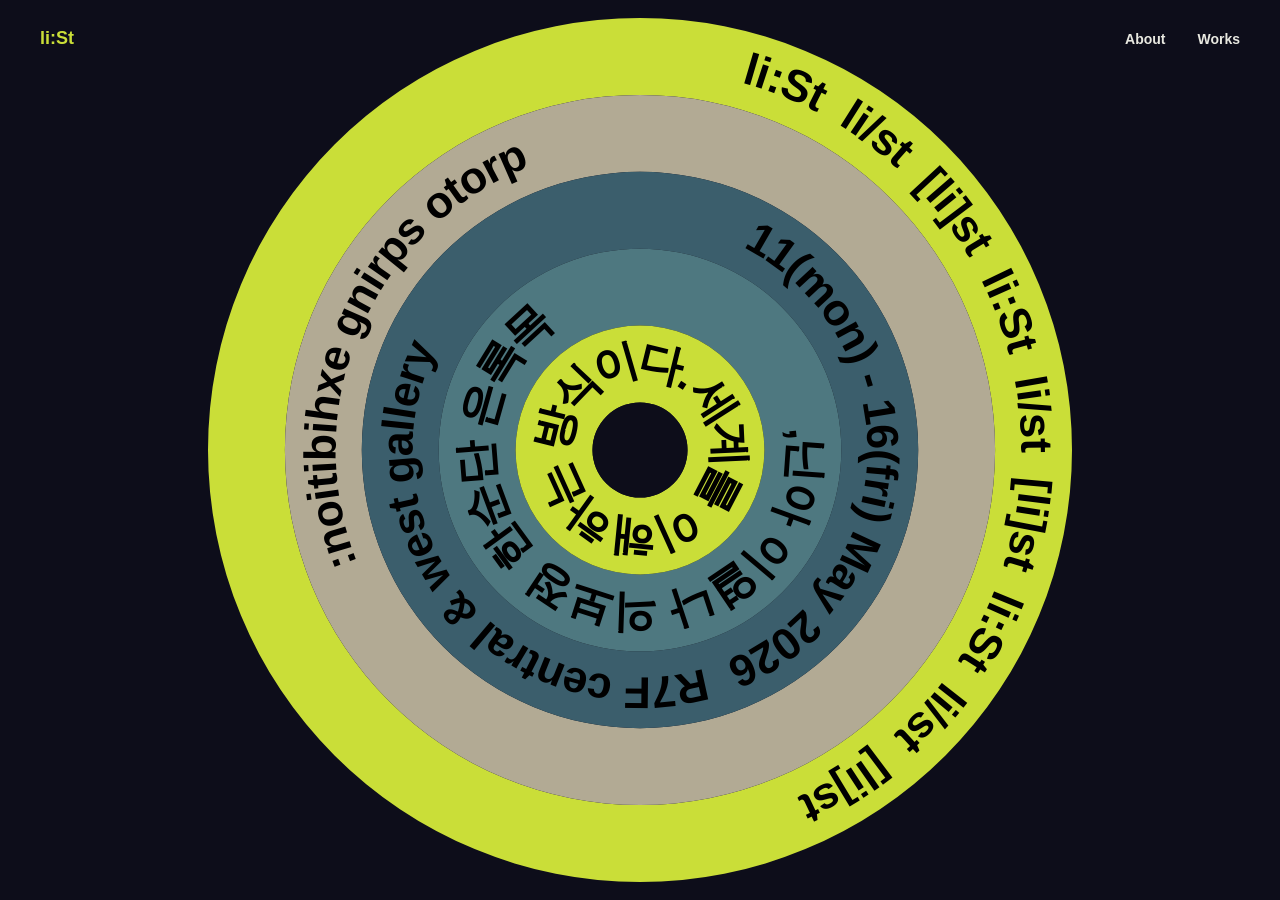
==== index.html @ d5aa6582 "update" ====
<!DOCTYPE html>
<html lang="ko">
<head>
  <meta charset="UTF-8">
  <meta name="viewport" content="width=device-width, initial-scale=1.0">
  <title>li:St li/st [li]st</title>
  <link rel="stylesheet" href="style.css">
</head>
<body class="index">

  <header class="site-header">
    <a class="logo" href="index.html">li:St</a>
    <nav>
      <a class="nav-link" href="about.html">About</a>
      <a class="nav-link" href="works.html">Works</a>
    </nav>
  </header>

  <canvas id="c"></canvas>

  <script>
    if (Math.random() < 0.5) {
      const m = document.createElement('script');
      m.src = 'addons/matter.js';
      m.onload = () => {
        const s = document.createElement('script');
        s.src = 'sketch.js';
        document.body.appendChild(s);
      };
      document.body.appendChild(m);
    } else {
      const s = document.createElement('script');
      s.src = 'sketch2.js';
      document.body.appendChild(s);
    }
  </script>
</body>
</html>
---- style.css ----
*, *::before, *::after {
  margin: 0;
  padding: 0;
  box-sizing: border-box;
}

:root {
  --bg:    #0d0d1a;
  --text:  #e8e8e0;
  --muted: #b2aa94;
  --lime:  #cade38;
  --dim:   #3b5e6c;
}

html, body {
  width: 100%;
  height: 100%;
  background: var(--bg);
  color: var(--text);
  font-family: 'Helvetica Neue', Arial, 'Noto Sans KR', sans-serif;
  -webkit-font-smoothing: antialiased;
  overflow: hidden;
}

body.page {
  overflow-y: auto;
  overflow-x: hidden;
}

canvas {
  display: block;
  position: fixed;
  top: 0; left: 0;
  width: 100%; height: 100%;
}

/* ── header ───────────────────────────────────── */

.site-header {
  position: fixed;
  top: 0; left: 0; right: 0;
  z-index: 100;
  display: flex;
  align-items: center;
  justify-content: space-between;
  padding: 28px 40px;
  pointer-events: none;
}

.site-header .logo {
  font-size: 18px;
  font-weight: 900;
  color: var(--lime);
  text-decoration: none;
  pointer-events: auto;
}

.site-header nav {
  display: flex;
  gap: 32px;
  pointer-events: auto;
}

.nav-link {
  font-size: 14px;
  font-weight: 900;
  text-decoration: none;
  color: var(--text);
  transition: color 0.15s;
}

.nav-link:hover,
.nav-link.active {
  color: var(--lime);
}

/* ── about ────────────────────────────────────── */

.about-hero {
  padding: 20px 40px 56px;
}

.about-hero h1 {
  font-size: clamp(80px, 14vw, 210px);
  font-weight: 900;
  color: var(--lime);
  line-height: 0.88;
  letter-spacing: -0.03em;
  margin-bottom: 36px;
}

.about-hero .meta {
  font-size: 14px;
  font-weight: 400;
  color: var(--muted);
  display: flex;
  flex-wrap: wrap;
  gap: 4px 32px;
}

.about-statement {
  padding: 64px 40px 48px;
  max-width: 720px;
}

.about-statement p {
  font-size: clamp(16px, 1.8vw, 20px);
  font-weight: 400;
  line-height: 1.95;
  color: var(--text);
  word-break: keep-all;
}

.about-statement p + p {
  margin-top: 1.4em;
}

.about-cta {
  padding: 16px 40px 100px;
}

.cta-link {
  display: inline-flex;
  align-items: center;
  gap: 12px;
  font-size: 16px;
  font-weight: 900;
  color: var(--lime);
  text-decoration: none;
  transition: gap 0.2s;
}

.cta-link:hover {
  gap: 22px;
}

/* ── works ────────────────────────────────────── */

.works-page-title {
  padding: 20px 40px 48px;
}

.works-page-title h1 {
  font-size: clamp(80px, 14vw, 210px);
  font-weight: 900;
  color: var(--text);
  line-height: 0.88;
  letter-spacing: -0.03em;
}

.works-list {
  padding-bottom: 100px;
}

.work-item {
  display: grid;
  grid-template-columns: 56px 1fr;
  gap: 0 16px;
  align-items: baseline;
  padding: 20px 40px;
  text-decoration: none;
  color: inherit;
  transition: background 0.12s;
}

.work-item:hover {
  background: rgba(202, 222, 56, 0.04);
}

.work-item:hover .item-num {
  color: var(--lime);
}

.item-num {
  font-size: 13px;
  font-weight: 900;
  color: var(--dim);
  transition: color 0.12s;
  padding-top: 4px;
  align-self: start;
}

.item-title {
  font-size: clamp(22px, 3vw, 38px);
  font-weight: 900;
  color: var(--text);
  letter-spacing: -0.02em;
  line-height: 1.1;
}

.item-artist {
  font-size: 13px;
  font-weight: 400;
  color: var(--muted);
  margin-top: 4px;
}

/* ── work detail ──────────────────────────────── */

.work-detail {
  padding: 32px 40px 100px;
}

.back-link {
  display: inline-flex;
  align-items: center;
  gap: 10px;
  font-size: 14px;
  font-weight: 900;
  text-decoration: none;
  color: var(--muted);
  margin-bottom: 60px;
  transition: color 0.12s;
}

.back-link:hover {
  color: var(--text);
}

.work-detail-layout {
  display: grid;
  grid-template-columns: 1fr 1fr;
  gap: 64px;
  align-items: start;
}

.work-detail-thumb {
  width: 100%;
  aspect-ratio: 4 / 3;
  background: var(--dim);
  border-radius: 4px;
  position: relative;
  overflow: hidden;
}

.work-detail-thumb::after {
  content: attr(data-initials);
  position: absolute;
  inset: 0;
  display: flex;
  align-items: center;
  justify-content: center;
  font-size: 80px;
  font-weight: 900;
  color: rgba(232, 232, 224, 0.07);
}

.detail-title {
  font-size: clamp(32px, 4.5vw, 64px);
  font-weight: 900;
  letter-spacing: -0.03em;
  line-height: 1.0;
  margin-bottom: 12px;
}

.detail-artist {
  font-size: 15px;
  font-weight: 400;
  color: var(--muted);
  margin-bottom: 52px;
}

.detail-desc {
  font-size: 16px;
  font-weight: 400;
  line-height: 1.9;
  color: var(--text);
  word-break: keep-all;
}

/* ── responsive ───────────────────────────────── */

@media (max-width: 680px) {
  .site-header { padding: 20px 24px; }

  .about-hero,
  .about-statement,
  .about-cta,
  .works-page-title,
  .work-detail {
    padding-left: 24px;
    padding-right: 24px;
  }

  .work-item {
    padding-left: 24px;
    padding-right: 24px;
  }

  .work-detail-layout {
    grid-template-columns: 1fr;
    gap: 36px;
  }
}
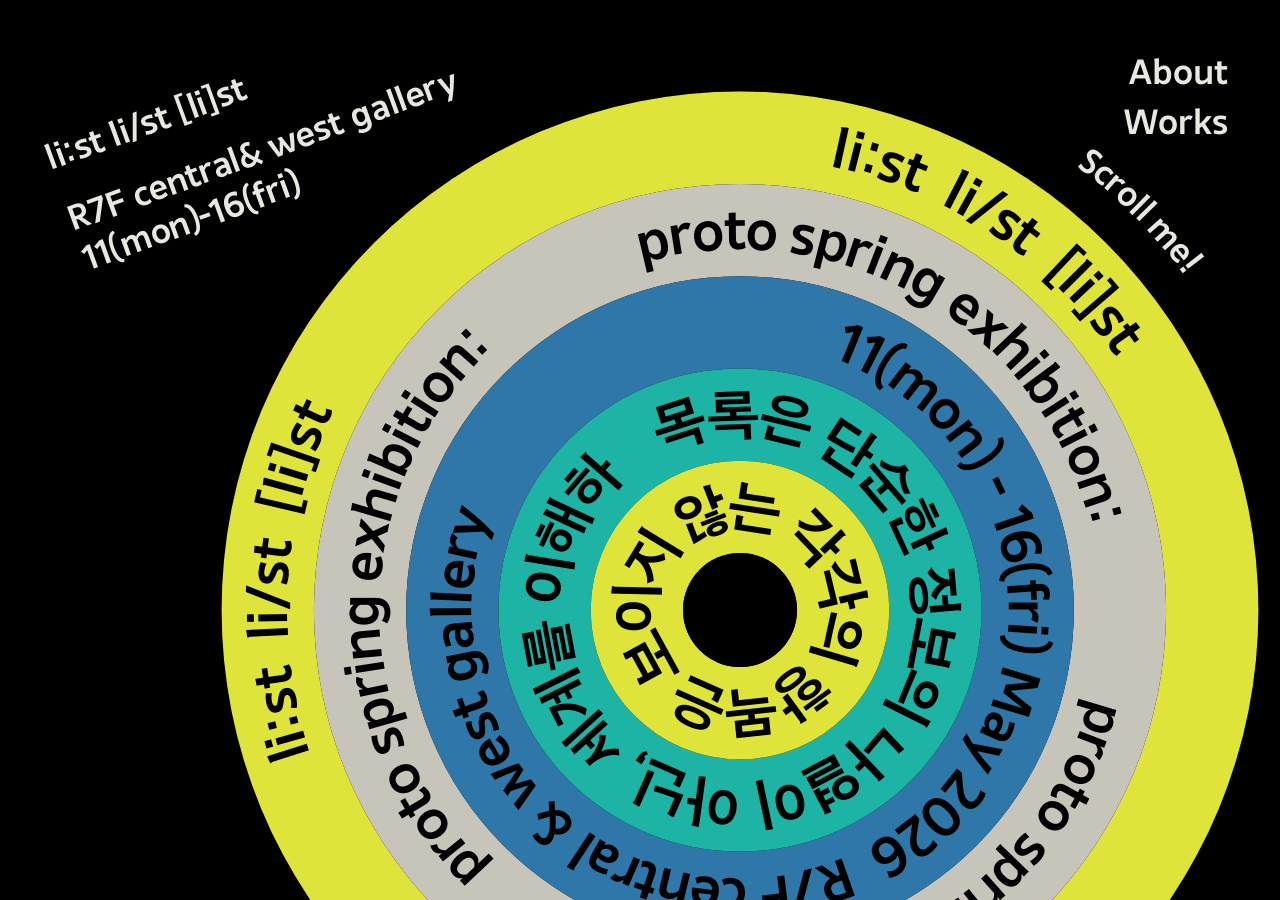
==== commit fe08c51a: "0507_001" ====
--- a/index.html
+++ b/index.html
@@ -1,38 +1,42 @@
-<!DOCTYPE html>
+<!doctype html>
 <html lang="ko">
-<head>
-  <meta charset="UTF-8">
-  <meta name="viewport" content="width=device-width, initial-scale=1.0">
-  <title>li:St li/st [li]st</title>
-  <link rel="stylesheet" href="style.css">
-</head>
-<body class="index">
+  <head>
+    <meta charset="UTF-8" />
+    <meta name="viewport" content="width=device-width, initial-scale=1.0" />
+    <title>li:st li/st [li]st</title>
+    <link rel="stylesheet" href="style.css" />
+  </head>
+  <body class="index">
+    <!-- 전시 정보 블록 (좌상단) -->
+    <div class="info-block">
+      <span>li:st li/st [li]st</span><br />
+      <span>R7F central&amp; west gallery</span>
+      <span>11(mon)-16(fri)</span>
+    </div>
 
-  <header class="site-header">
-    <a class="logo" href="index.html">li:St</a>
-    <nav>
-      <a class="nav-link" href="about.html">About</a>
-      <a class="nav-link" href="works.html">Works</a>
+    <!-- About / Works 내비게이션 블록 (우하단) -->
+    <nav class="page-nav">
+      <a href="about.html">About</a>
+      <a href="works.html">Works</a>
     </nav>
-  </header>
 
-  <canvas id="c"></canvas>
+    <canvas id="c"></canvas>
 
-  <script>
-    if (Math.random() < 0.5) {
-      const m = document.createElement('script');
-      m.src = 'addons/matter.js';
-      m.onload = () => {
-        const s = document.createElement('script');
-        s.src = 'sketch.js';
+    <script>
+      if (Math.random() < 0.5) {
+        const m = document.createElement("script");
+        m.src = "addons/matter.js";
+        m.onload = () => {
+          const s = document.createElement("script");
+          s.src = "sketch.js";
+          document.body.appendChild(s);
+        };
+        document.body.appendChild(m);
+      } else {
+        const s = document.createElement("script");
+        s.src = "sketch2.js";
         document.body.appendChild(s);
-      };
-      document.body.appendChild(m);
-    } else {
-      const s = document.createElement('script');
-      s.src = 'sketch2.js';
-      document.body.appendChild(s);
-    }
-  </script>
-</body>
+      }
+    </script>
+  </body>
 </html>
--- a/style.css
+++ b/style.css
@@ -1,25 +1,44 @@
-*, *::before, *::after {
+@font-face {
+  font-family: "MinBuri";
+  src: url("addons/AG_Choijeongho_Minburi_Std_Bold.otf") format("opentype");
+  font-weight: 900;
+  font-style: normal;
+}
+
+*,
+*::before,
+*::after {
   margin: 0;
   padding: 0;
   box-sizing: border-box;
 }
 
 :root {
-  --bg:    #0d0d1a;
-  --text:  #e8e8e0;
-  --muted: #b2aa94;
-  --lime:  #cade38;
-  --dim:   #3b5e6c;
-}
-
-html, body {
+  --bg: #000000;
+  --text: #e8e8e0;
+  --muted: #c7c4ba;
+  --lime: #dfe43b;
+  --blue: #2e77a8;
+  --green: #1db4a5;
+}
+
+::selection,
+::-moz-selection {
+  background: #dfe43b;
+  color: #000000;
+}
+
+html,
+body {
   width: 100%;
   height: 100%;
   background: var(--bg);
   color: var(--text);
-  font-family: 'Helvetica Neue', Arial, 'Noto Sans KR', sans-serif;
+  font-family: "MinBuri", sans-serif;
   -webkit-font-smoothing: antialiased;
   overflow: hidden;
+  hyphens: none;
+  -webkit-hyphens: none;
 }
 
 body.page {
@@ -30,25 +49,82 @@
 canvas {
   display: block;
   position: fixed;
-  top: 0; left: 0;
-  width: 100%; height: 100%;
-}
-
-/* ── header ───────────────────────────────────── */
+  top: 0;
+  left: 0;
+  width: 100%;
+  height: 100%;
+}
+
+/* ── index: 전시 정보 블록 ─────────────────────── */
+
+.info-block {
+  position: fixed;
+  z-index: 100;
+  left: 40px;
+  top: 140px;
+  transform: rotate(-20deg);
+  transform-origin: left top;
+  display: flex;
+  flex-direction: column;
+  align-items: flex-start;
+  gap: 3px;
+  pointer-events: none;
+}
+
+.info-block span {
+  display: block;
+  font-family: "MinBuri", sans-serif;
+  font-weight: 900;
+  line-height: 1.15;
+  font-size: clamp(23px, 2.6vw, 38px);
+  color: var(--text);
+}
+
+/* ── index: About / Works 내비게이션 블록 ─────── */
+
+.page-nav {
+  position: fixed;
+  z-index: 100;
+  right: 52px;
+  top: 52px;
+  display: flex;
+  flex-direction: column;
+  align-items: flex-end;
+  gap: 12px;
+}
+
+.page-nav a {
+  display: block;
+  text-decoration: none;
+  font-family: "MinBuri", sans-serif;
+  font-weight: 900;
+  line-height: 1.15;
+  font-size: clamp(23px, 2.6vw, 38px);
+  color: var(--text);
+  transition: color 0.15s;
+}
+
+.page-nav a:hover {
+  color: var(--lime);
+}
+
+/* ── header (about / works pages) ─────────────── */
 
 .site-header {
   position: fixed;
-  top: 0; left: 0; right: 0;
+  top: 0;
+  left: 0;
+  right: 0;
   z-index: 100;
   display: flex;
   align-items: center;
   justify-content: space-between;
-  padding: 28px 40px;
+  padding: 32px 40px;
   pointer-events: none;
 }
 
 .site-header .logo {
-  font-size: 18px;
+  font-size: clamp(20px, 2.6vw, 38px);
   font-weight: 900;
   color: var(--lime);
   text-decoration: none;
@@ -57,12 +133,12 @@
 
 .site-header nav {
   display: flex;
-  gap: 32px;
+  gap: 36px;
   pointer-events: auto;
 }
 
 .nav-link {
-  font-size: 14px;
+  font-size: clamp(15px, 2.1vw, 30px);
   font-weight: 900;
   text-decoration: none;
   color: var(--text);
@@ -77,139 +153,115 @@
 /* ── about ────────────────────────────────────── */
 
 .about-hero {
-  padding: 20px 40px 56px;
+  padding: 40px 40px clamp(80px, 10vw, 180px);
+  text-align: center;
 }
 
 .about-hero h1 {
-  font-size: clamp(80px, 14vw, 210px);
-  font-weight: 900;
-  color: var(--lime);
-  line-height: 0.88;
-  letter-spacing: -0.03em;
-  margin-bottom: 36px;
-}
-
-.about-hero .meta {
-  font-size: 14px;
+  display: inline-block;
+  font-size: clamp(27px, 4.1vw, 60px);
+  font-weight: 900;
+  color: var(--lime);
+  line-height: 1.05;
+  transform: rotate(-10deg);
+  transform-origin: center top;
+}
+
+.about-statement {
+  padding: 32px 40px 48px;
+  max-width: 680px;
+  margin: 0 auto;
+  text-align: center;
+}
+
+.about-statement p {
+  font-size: clamp(18px, 1.5vw, 22px);
+  font-weight: 400;
+  line-height: 2;
+  color: var(--text);
+  word-break: keep-all;
+}
+
+.about-statement p + p {
+  margin-top: 1.6em;
+}
+
+/* ── works ────────────────────────────────────── */
+
+.works-page-title {
+  padding: 110px 40px clamp(50px, 8vw, 120px);
+}
+
+.works-page-title h1 {
+  display: inline-block;
+  font-size: clamp(27px, 4.1vw, 60px);
+  font-weight: 900;
+  color: var(--text);
+  line-height: 1;
+  transform: rotate(-20deg);
+  transform-origin: left top;
+}
+
+.works-list {
+  padding-bottom: 120px;
+}
+
+.work-item {
+  display: grid;
+  grid-template-columns: 52px 1fr auto;
+  gap: 0 20px;
+  align-items: baseline;
+  padding: 16px 40px;
+  text-decoration: none;
+  color: inherit;
+}
+
+.work-item:hover .item-num,
+.work-item:hover .item-title,
+.work-item:hover .item-artist {
+  color: var(--lime);
+}
+
+.item-num {
+  font-size: clamp(18px, 1.5vw, 22px);
+  font-weight: 900;
+  color: var(--text);
+  transition: color 0.12s;
+  padding-top: 4px;
+  align-self: start;
+}
+
+.item-title {
+  font-size: clamp(18px, 1.5vw, 22px);
+  font-weight: 900;
+  color: var(--text);
+  line-height: 1.05;
+  transition: color 0.12s;
+}
+
+.item-artist {
+  font-size: clamp(18px, 1.5vw, 22px);
   font-weight: 400;
   color: var(--muted);
-  display: flex;
-  flex-wrap: wrap;
-  gap: 4px 32px;
-}
-
-.about-statement {
-  padding: 64px 40px 48px;
-  max-width: 720px;
-}
-
-.about-statement p {
-  font-size: clamp(16px, 1.8vw, 20px);
-  font-weight: 400;
-  line-height: 1.95;
-  color: var(--text);
-  word-break: keep-all;
-}
-
-.about-statement p + p {
-  margin-top: 1.4em;
-}
-
-.about-cta {
-  padding: 16px 40px 100px;
-}
-
-.cta-link {
+  text-align: right;
+  transition: color 0.12s;
+}
+
+/* ── work detail ──────────────────────────────── */
+
+.work-detail {
+  padding: 32px 40px 120px;
+}
+
+.back-link {
   display: inline-flex;
   align-items: center;
   gap: 12px;
-  font-size: 16px;
-  font-weight: 900;
-  color: var(--lime);
-  text-decoration: none;
-  transition: gap 0.2s;
-}
-
-.cta-link:hover {
-  gap: 22px;
-}
-
-/* ── works ────────────────────────────────────── */
-
-.works-page-title {
-  padding: 20px 40px 48px;
-}
-
-.works-page-title h1 {
-  font-size: clamp(80px, 14vw, 210px);
-  font-weight: 900;
-  color: var(--text);
-  line-height: 0.88;
-  letter-spacing: -0.03em;
-}
-
-.works-list {
-  padding-bottom: 100px;
-}
-
-.work-item {
-  display: grid;
-  grid-template-columns: 56px 1fr;
-  gap: 0 16px;
-  align-items: baseline;
-  padding: 20px 40px;
-  text-decoration: none;
-  color: inherit;
-  transition: background 0.12s;
-}
-
-.work-item:hover {
-  background: rgba(202, 222, 56, 0.04);
-}
-
-.work-item:hover .item-num {
-  color: var(--lime);
-}
-
-.item-num {
-  font-size: 13px;
-  font-weight: 900;
-  color: var(--dim);
-  transition: color 0.12s;
-  padding-top: 4px;
-  align-self: start;
-}
-
-.item-title {
-  font-size: clamp(22px, 3vw, 38px);
-  font-weight: 900;
-  color: var(--text);
-  letter-spacing: -0.02em;
-  line-height: 1.1;
-}
-
-.item-artist {
-  font-size: 13px;
-  font-weight: 400;
+  font-size: clamp(18px, 1.5vw, 22px);
+  font-weight: 900;
+  text-decoration: none;
   color: var(--muted);
-  margin-top: 4px;
-}
-
-/* ── work detail ──────────────────────────────── */
-
-.work-detail {
-  padding: 32px 40px 100px;
-}
-
-.back-link {
-  display: inline-flex;
-  align-items: center;
-  gap: 10px;
-  font-size: 14px;
-  font-weight: 900;
-  text-decoration: none;
-  color: var(--muted);
-  margin-bottom: 60px;
+  margin-bottom: 72px;
   transition: color 0.12s;
 }
 
@@ -220,14 +272,14 @@
 .work-detail-layout {
   display: grid;
   grid-template-columns: 1fr 1fr;
-  gap: 64px;
+  gap: 72px;
   align-items: start;
 }
 
 .work-detail-thumb {
   width: 100%;
   aspect-ratio: 4 / 3;
-  background: var(--dim);
+  background: var(--blue);
   border-radius: 4px;
   position: relative;
   overflow: hidden;
@@ -246,24 +298,23 @@
 }
 
 .detail-title {
-  font-size: clamp(32px, 4.5vw, 64px);
-  font-weight: 900;
-  letter-spacing: -0.03em;
-  line-height: 1.0;
-  margin-bottom: 12px;
+  font-size: clamp(21px, 3vw, 42px);
+  font-weight: 900;
+  line-height: 1;
+  margin-bottom: 14px;
 }
 
 .detail-artist {
-  font-size: 15px;
+  font-size: clamp(18px, 1.5vw, 22px);
+  font-weight: 900;
+  color: var(--muted);
+  margin-bottom: 56px;
+}
+
+.detail-desc {
+  font-size: clamp(18px, 1.5vw, 22px);
   font-weight: 400;
-  color: var(--muted);
-  margin-bottom: 52px;
-}
-
-.detail-desc {
-  font-size: 16px;
-  font-weight: 400;
-  line-height: 1.9;
+  line-height: 2;
   color: var(--text);
   word-break: keep-all;
 }
@@ -271,11 +322,12 @@
 /* ── responsive ───────────────────────────────── */
 
 @media (max-width: 680px) {
-  .site-header { padding: 20px 24px; }
+  .site-header {
+    padding: 20px 24px;
+  }
 
   .about-hero,
   .about-statement,
-  .about-cta,
   .works-page-title,
   .work-detail {
     padding-left: 24px;
@@ -283,12 +335,13 @@
   }
 
   .work-item {
+    grid-template-columns: 40px 1fr auto;
     padding-left: 24px;
     padding-right: 24px;
   }
 
   .work-detail-layout {
     grid-template-columns: 1fr;
-    gap: 36px;
+    gap: 40px;
   }
 }
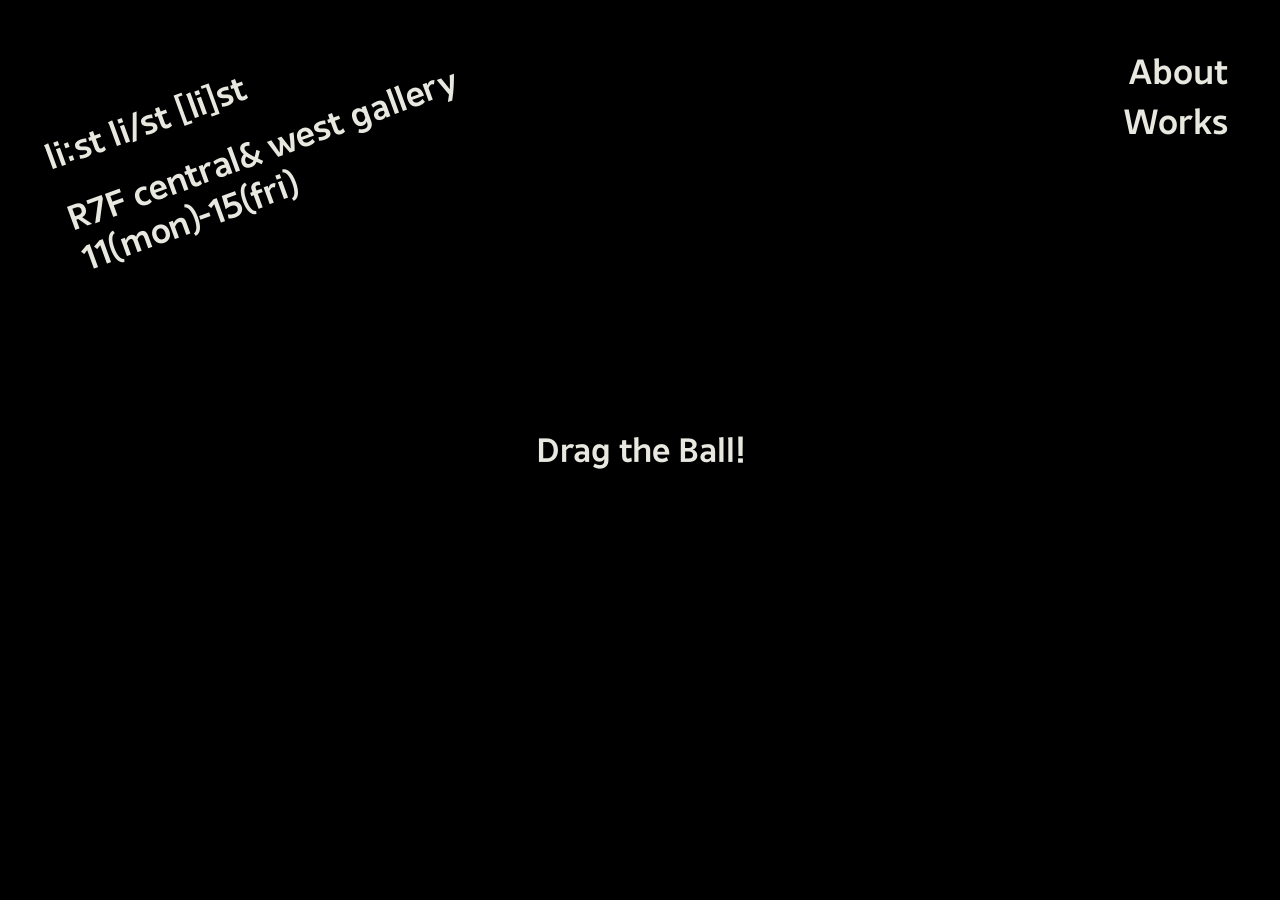
==== commit 6d8b3994: "date" ====
--- a/index.html
+++ b/index.html
@@ -7,14 +7,12 @@
     <link rel="stylesheet" href="style.css" />
   </head>
   <body class="index">
-    <!-- 전시 정보 블록 (좌상단) -->
     <div class="info-block">
       <span>li:st li/st [li]st</span><br />
       <span>R7F central&amp; west gallery</span>
-      <span>11(mon)-16(fri)</span>
+      <span>11(mon)-15(fri)</span>
     </div>
 
-    <!-- About / Works 내비게이션 블록 (우하단) -->
     <nav class="page-nav">
       <a href="about.html">About</a>
       <a href="works.html">Works</a>
--- a/style.css
+++ b/style.css
@@ -99,7 +99,7 @@
   font-family: "MinBuri", sans-serif;
   font-weight: 900;
   line-height: 1.15;
-  font-size: clamp(23px, 2.6vw, 38px);
+  font-size: clamp(23px, 2.6vw, 34px);
   color: var(--text);
   transition: color 0.15s;
 }
@@ -271,7 +271,7 @@
 
 .work-detail-layout {
   display: grid;
-  grid-template-columns: 1fr 1fr;
+  grid-template-columns: minmax(0, 380px) 1fr;
   gap: 72px;
   align-items: start;
 }
@@ -279,22 +279,10 @@
 .work-detail-thumb {
   width: 100%;
   aspect-ratio: 4 / 3;
-  background: var(--blue);
-  border-radius: 4px;
+  background: #000000;
   position: relative;
   overflow: hidden;
-}
-
-.work-detail-thumb::after {
-  content: attr(data-initials);
-  position: absolute;
-  inset: 0;
-  display: flex;
-  align-items: center;
-  justify-content: center;
-  font-size: 80px;
-  font-weight: 900;
-  color: rgba(232, 232, 224, 0.07);
+  box-shadow: 0 0 0 4px #2e77a8, 0 0 0 8px #1db4a5, 0 0 0 12px #c8c2b6, 0 0 0 16px #dfe43b;
 }
 
 .detail-title {
